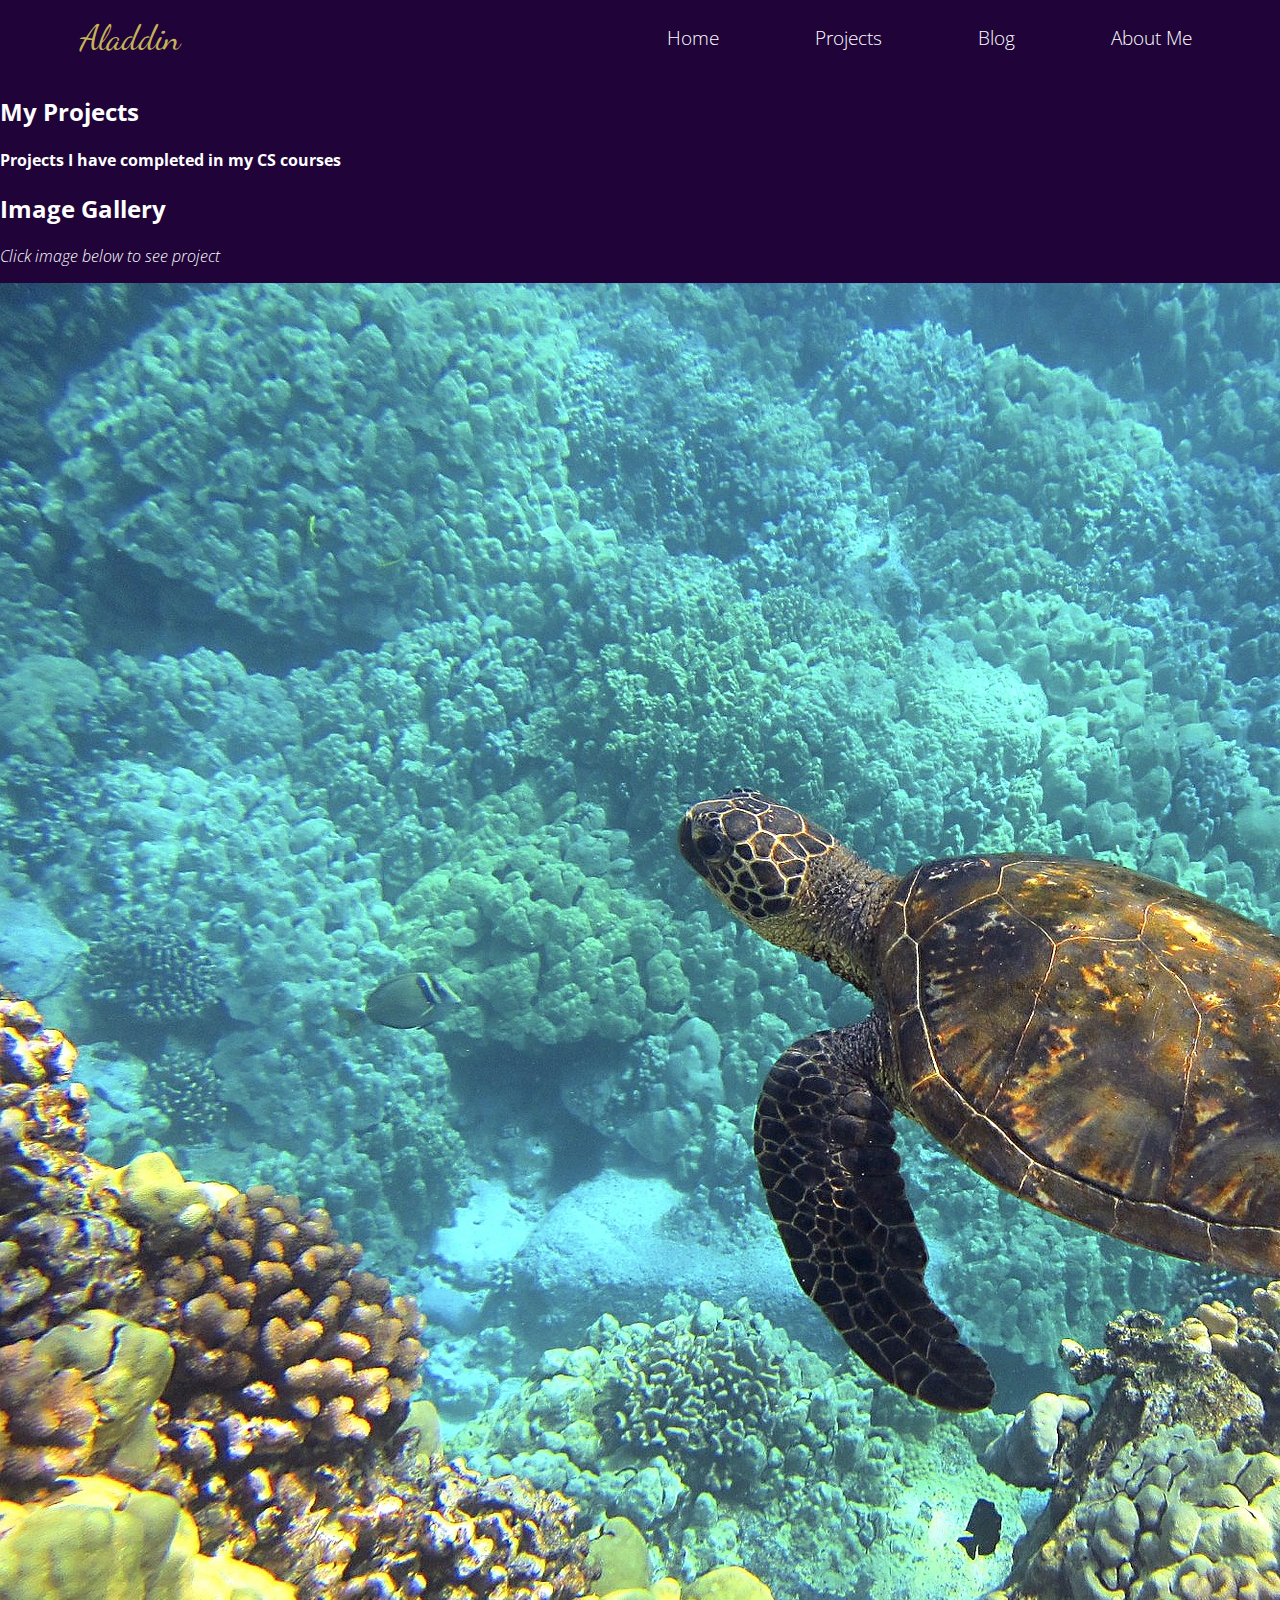
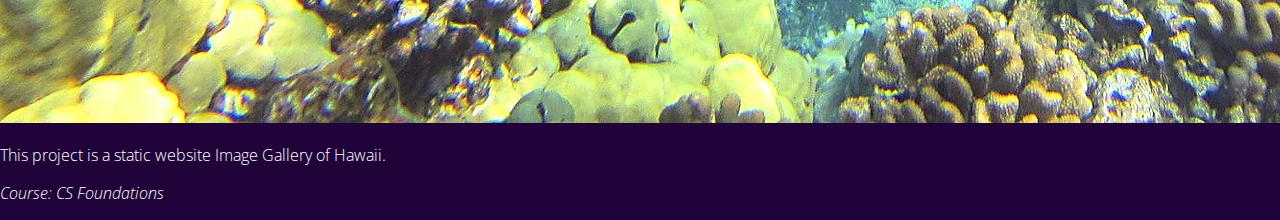
==== projects.html @ 0df18d7c "complete through 4.07" ====
<!DOCTYPE html>
<html lang="en">
<head>
    <meta charset="UTF-8">
    <meta name="viewport" content="width=device-width, initial-scale=1.0">
    <meta http-equiv="X-UA-Compatible" content="ie=edge">
    <link rel="stylesheet" href="style.css" type="text/css" />
    <link rel="stylesheet" href="nav.css" type="text/css" />
    <link rel="stylesheet" href="https://cdnjs.cloudflare.com/ajax/libs/font-awesome/6.2.0/css/all.min.css" integrity="sha512-xh6O/CkQoPOWDdYTDqeRdPCVd1SpvCA9XXcUnZS2FmJNp1coAFzvtCN9BmamE+4aHK8yyUHUSCcJHgXloTyT2A==" crossorigin="anonymous" referrerpolicy="no-referrer" />
    <title>Aladdin's Projects</title>
</head>
<body>
    <!-- Navigation Menu -->
    <nav class= "navbar">
        <!-- logo -->
        <div class="logo">Aladdin</div>
        <!-- hamburger toggle -->
        <a href= "#" class= "toggle-button">
            <span class="bar"></span>
            <span class="bar"></span>
            <span class="bar"></span>
        </a>
        <!-- page navigation links -->
        <div class= "navbar-links">
            <ul>
                <li><a href= "index.html">Home</a></li>
                <li><a href= "projects.html">Projects</a></li>
                <li><a href= "blog.html">Blog</a></li>
                <li><a href= "aboutMe.html">About Me</a></li>
            </ul>  <!-- close ul list -->
        </div>  <!-- close navbar links class -->
    </nav>  <!-- close navbar class-->
    
     <!-- Project Header -->
     <header class ="projectsHeader">
         <h2>My Projects</h2>
         <h4>Projects I have completed in my CS courses</h4>
     </header>
     
      <!-- Project Cards -->
      <section class="projectGallery">
          
          <div class="projectCard">
              <h2>Image Gallery</h2>
              <p><em>Click image below to see project</em></p>
              <a href="https://csf2223.github.io/imagegallery-EspinosaManny/"><img src="assets/sea-turtle-547162_1920.jpg"></img></a>
              <p>This project is a static website Image Gallery of Hawaii.</p>
              <p><em>Course: CS Foundations</em></p>
              <div class="projectIcons">
                  <div class="sourceCode">
                      <a href="#"><i class="fa-solid fa-file"></i></a>
                  </div>
                   <div class="gitHubRepo">
                      <a href="https://github.com/CSF2223/imagegallery-EspinosaManny"><i class="fa-brands fa-github"></i></a>
                  </div>
              </div>
              
          </div>
          
      </section>
    
    
    
    
    <script type="text/javascript" src="script.js"></script>
</body>
</html>
---- style.css ----
/*
Color Palette
background color: #200439
primary: #512C73
secondary: #361356
tertiary: #6F4D8F
accent: #9277AC
vegasGold: #c5b358
white: #fff
black: #000  
*/

html {
    /*if we add any padding or border onto an element it does not affect the width of the element*/
    box-sizing: border-box;
}   

body {
    margin: 0;
    padding: 0;
    font-family: 'Open Sans' , sans-serif;
    font-weight: 300;
    background-color: #200439;
    color: #fff;
}

.hero {
    display: flex;
    flex-direction: column;
    justify-content: space-evenly;
    align-items: center;
}

.heroImage {
    padding: 2rem;
    
}

.heroImage img {
    border-radius: 6rem;
    box-shadow: 10px 10px #000;
    width: 100%;
    height: auto;
}

.heroText {
    font-size: 0.7rem;
    padding-bottom: 2rem;
    text-align: center;
    letter-spacing: 5px;
}

.heroName {
    color: #c5b358;
    font-size: 2.5rem;
    text-transform: uppercase;
}

.heroTextTop {
    padding: 1rem;
}

.heroTextBottom {
    padding: 1rem;
}

.heroButton {
    padding: 2rem;
}

.button {
    background-color: #fff;
    padding: 1rem;
    border: 1px solid #9277AC;
    border-radius: 25px;
    font-size: 0.9rem;
    font-weight: 700;
    color: #200439;
    text-decoration: none;
    box-shadow: 8px 8px 4px #000;
}

.button:hover {
    background-color: #361356;
    color: #c5b358;
    transform: scale(1.5);
    /*(150% zoom - Note: if the zoom is too large, it will go outside of the viewport) */
}

@media (min-width: 800px) {
    .hero{
        flex-direction: row;
        justify-content: space-evenly;
        align-items: center;
        height: 90vh;
    }
    
    .heroText {
        font-size: 1rem;
    }
    
    .heroName {
        font-size: 3.5rem;
    }
    
    .button {
        font-size: 1.1rem;
    }
}
---- nav.css ----
/*
Color Palette
background color: #200439
primary: #512C73
secondary: #361356
tertiary: #6F4D8F
accent: #9277AC
vegasGold: #c5b358
white: #fff
black: #000  
*/

@import url('https://fonts.googleapis.com/css2?family=Dancing+Script:wght@400;700&display=swap');
@import url('https://fonts.googleapis.com/css2?family=Open+Sans:wght@300;400;600;700&display=swap');

.navbar {
    display: flex;
    justify-content: space-between;
    align-items: center;
    padding: 0 2.5rem;
}

.logo {
    font-size: 2.2rem;
    margin: 0.75rem 2.5rem;
    color: #c5b358;
    font-family: 'Dancing Script', cursive;
}

.navbar-links ul {
    margin: 0;
    padding: 0;
    display: flex;
}

.navbar-links li {
    list-style: none;
    padding: 1rem;
    font-size: 1.2rem;
}

.navbar-links li a {
    text-decoration: none;
    color: #fff;
    padding: 0.5rem 2rem;
    display: block;
}

.navbar-links li:hover {
    background-color: #361356;
}

.toggle-button {
    position: absolute;
    top: 1.5rem;
    right: 1.5rem;
    display: none;
    flex-direction: column;
    justify-content: space-between;
    width: 30px;
    height: 20px;
}

.toggle-button .bar {
    height: 3px;
    width: 100%;
    background-color: #fff;
    border-radius: 10px;
}


@media (max-width: 800px) {
    .toggle-button {
        display: flex;
    }
    
    .navbar-links {
        display: none;
        width: 100%;
    }
    
    .navbar {
        flex-direction: column;
        align-items: flex-start;
    }
    
    .navbar-links ul {
        width: 100%;
        flex-direction: column;
    }
    
    .navbar-links li {
        text-align: center;
    }
    
    .navbar-links.active {
        display: flex;
    }
}
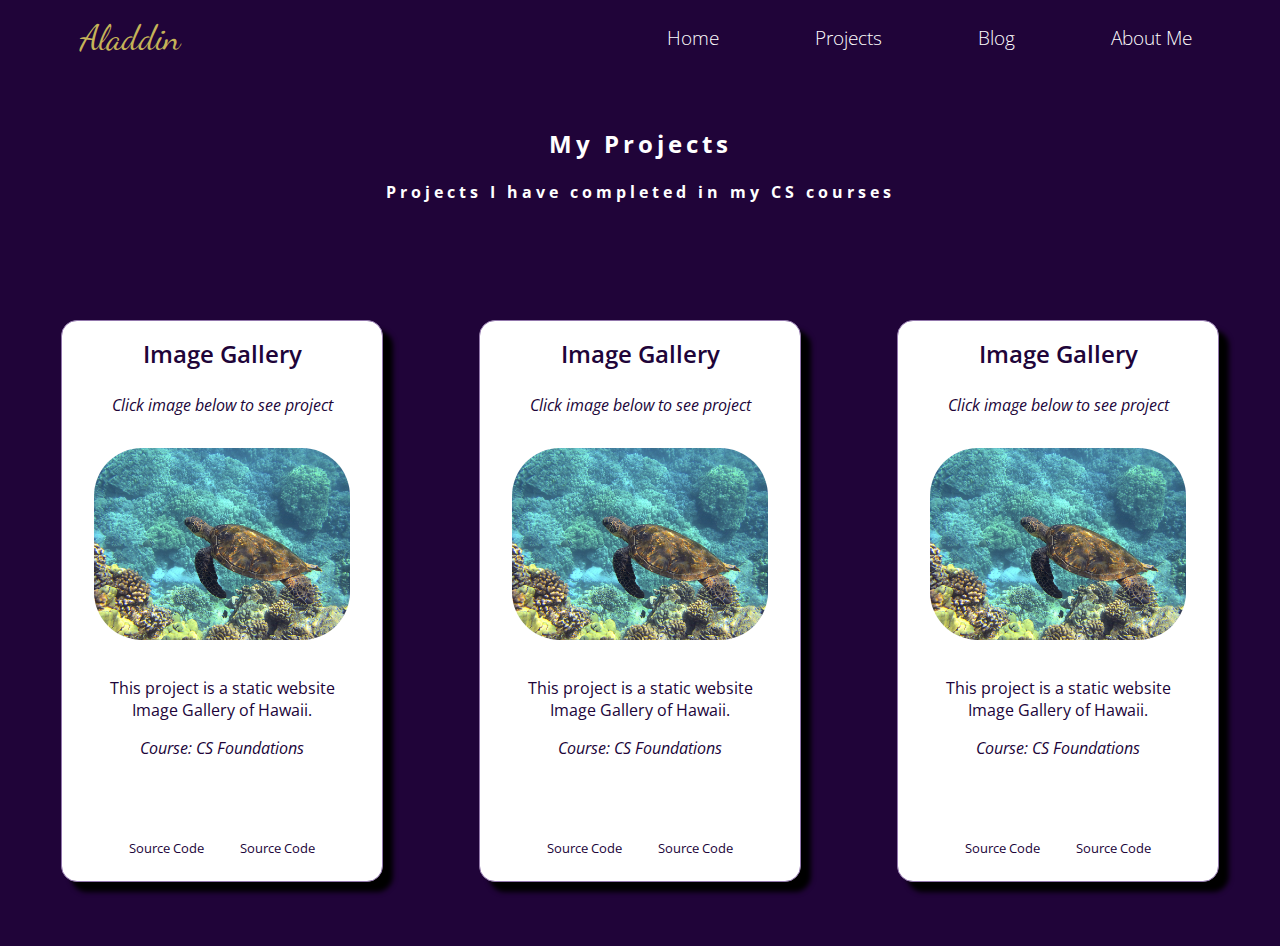
==== commit 13ae06a0: "complete through 4.08" ====
--- a/projects.html
+++ b/projects.html
@@ -37,6 +37,7 @@
          <h4>Projects I have completed in my CS courses</h4>
      </header>
      
+     
       <!-- Project Cards -->
       <section class="projectGallery">
           
@@ -48,14 +49,51 @@
               <p><em>Course: CS Foundations</em></p>
               <div class="projectIcons">
                   <div class="sourceCode">
-                      <a href="#"><i class="fa-solid fa-file"></i></a>
+                      <a href="assets/ImageGalleryCode.pdf"><i class="fa-solid fa-file"></i></a>
+                       <p>Source Code</p>
                   </div>
                    <div class="gitHubRepo">
                       <a href="https://github.com/CSF2223/imagegallery-EspinosaManny"><i class="fa-brands fa-github"></i></a>
+                       <p>Source Code</p>
                   </div>
               </div>
-              
-          </div>
+          </div>  <!-- Close Project Cards 1 -->
+          
+           <div class="projectCard">
+              <h2>Image Gallery</h2>
+              <p><em>Click image below to see project</em></p>
+              <a href="https://csf2223.github.io/imagegallery-EspinosaManny/"><img src="assets/sea-turtle-547162_1920.jpg"></img></a>
+              <p>This project is a static website Image Gallery of Hawaii.</p>
+              <p><em>Course: CS Foundations</em></p>
+              <div class="projectIcons">
+                  <div class="sourceCode">
+                      <a href="assets/ImageGalleryCode.pdf"><i class="fa-solid fa-file"></i></a>
+                       <p>Source Code</p>
+                  </div>
+                   <div class="gitHubRepo">
+                      <a href="https://github.com/CSF2223/imagegallery-EspinosaManny"><i class="fa-brands fa-github"></i></a>
+                       <p>Source Code</p>
+                  </div>
+              </div>
+          </div>  <!-- Close Project Cards 2 -->
+          
+           <div class="projectCard">
+              <h2>Image Gallery</h2>
+              <p><em>Click image below to see project</em></p>
+              <a href="https://csf2223.github.io/imagegallery-EspinosaManny/"><img src="assets/sea-turtle-547162_1920.jpg"></img></a>
+              <p>This project is a static website Image Gallery of Hawaii.</p>
+              <p><em>Course: CS Foundations</em></p>
+              <div class="projectIcons">
+                  <div class="sourceCode">
+                      <a href="assets/ImageGalleryCode.pdf"><i class="fa-solid fa-file"></i></a>
+                       <p>Source Code</p>
+                  </div>
+                   <div class="gitHubRepo">
+                      <a href="https://github.com/CSF2223/imagegallery-EspinosaManny"><i class="fa-brands fa-github"></i></a>
+                       <p>Source Code</p>
+                  </div>
+              </div>
+          </div>  <!-- Close Project Cards 3 -->
           
       </section>
     
--- a/style.css
+++ b/style.css
@@ -87,6 +87,64 @@
     /*(150% zoom - Note: if the zoom is too large, it will go outside of the viewport) */
 }
 
+.projectsHeader {
+    margin: 1.5rem 3rem;
+    text-align: center;
+    padding: 0.5rem;
+    letter-spacing: 4px;
+}
+
+.projectCard {
+    background-color: #fff;
+    color: #200439;
+    margin: 4rem 3rem;
+    padding: 0.5rem 2rem;
+    text-align: center;
+    border: 1px solid #9277AC;
+    border-radius: 1rem;
+    box-shadow: 10px 10px 5px #000;
+}
+
+.projectCard img {
+    width: 100%;
+    height: auto;
+    border-radius: 3rem;
+    margin: 1rem 0;
+}
+
+.projectCard h2 {
+    margin: 0.5rem 1rem 1.5rem 1rem;
+    font-weight: 600;
+}
+.projectCard p {
+    font-size: 1rem;
+    font-weight: 400;
+}
+
+.projectIcons {
+    display: flex;
+    justify-content: space-evenly;
+    font-size: 1.2rem;
+    margin-top: 2rem;
+}
+
+.projectIcons p {
+    margin: 0 0 1rem 0;
+    font-size: 0.8rem;
+}
+
+.fa-github {
+    font-size: 2.2rem;
+    padding: 1.5rem;
+}
+
+.fa-file {
+    font-size: 2.2rem;
+    padding: 1.5rem;
+}
+
+
+
 @media (min-width: 800px) {
     .hero{
         flex-direction: row;
@@ -106,4 +164,15 @@
     .button {
         font-size: 1.1rem;
     }
+    
+    .projectGallery {
+        display: flex;
+        flex-direction: row;
+        justify-content: center;
+        flex-wrap: wrap;
+    }
+    
+    .projectCard {
+        max-width: 20%;
+    }
 }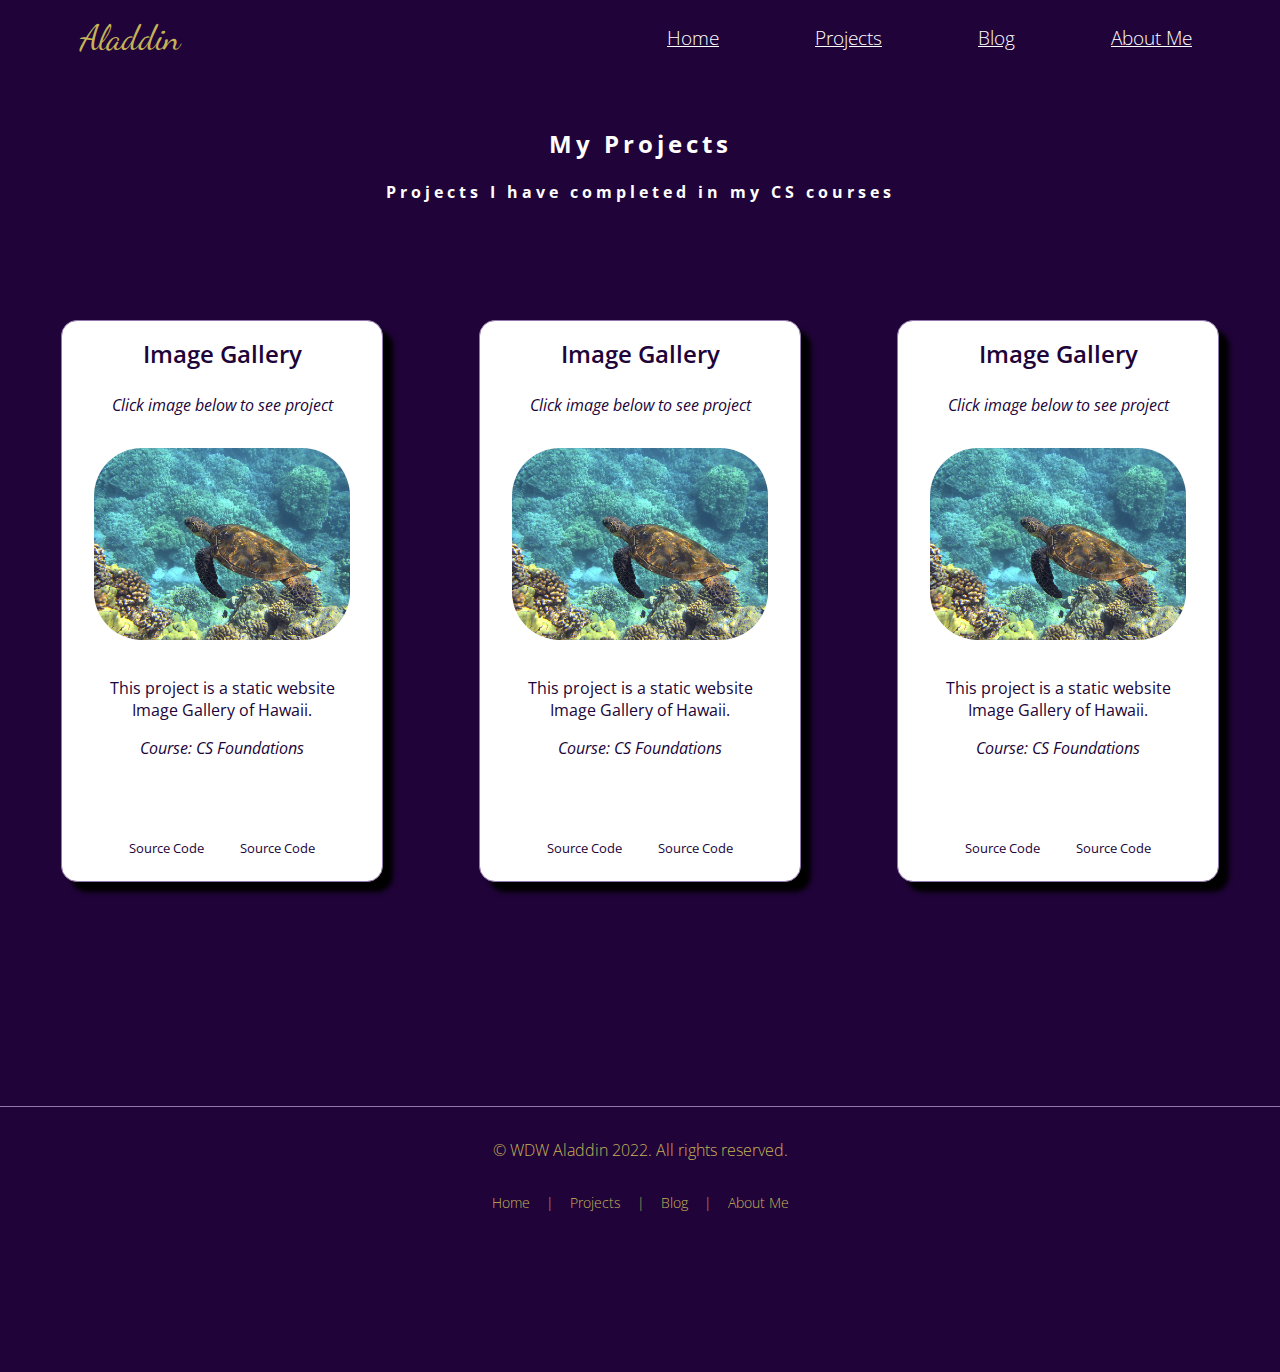
==== commit 6a521f90: "complete through 4.09 & 4.10, submit for grading" ====
--- a/projects.html
+++ b/projects.html
@@ -95,8 +95,20 @@
               </div>
           </div>  <!-- Close Project Cards 3 -->
           
-      </section>
+      </section> <!-- Close projectGallery Class -->
     
+    <footer>
+         <p class="copyright">&copy; WDW Aladdin 2022. All rights reserved.</p>
+         <ul class="bottomNav">
+                          <li><a href="index.html">Home</a></li>
+             <li class="divider">|</li>
+                          <li><a href="projects.html">Projects</a></li>
+             <li class="divider">|</li>
+                          <li><a href="blog.html">Blog</a></li>
+             <li class="divider">|</li>
+                          <li><a href="aboutMe.html">About Me</a></li>
+         </u>
+     </footer>
     
     
     
--- a/style.css
+++ b/style.css
@@ -143,6 +143,29 @@
     padding: 1.5rem;
 }
 
+footer {
+    text-align: center;
+    color: #c5b358;
+    margin: 10rem 0;
+    border-top: 1px solid #9277AC;
+}
+
+.copyright {
+    margin: 1rem;
+    padding: 1rem;
+    font-size: 1rem;
+    color: #c5b358;
+    display: block;
+}
+
+.filler {
+    display: flex;
+    flex-direction: column;
+    justify-content: center;
+    align-items: center;
+    margin: 0;
+    height: 90vh;
+}
 
 
 @media (min-width: 800px) {
@@ -150,7 +173,7 @@
         flex-direction: row;
         justify-content: space-evenly;
         align-items: center;
-        height: 90vh;
+        height: 80vh;
     }
     
     .heroText {
--- a/nav.css
+++ b/nav.css
@@ -1,17 +1,8 @@
-/*
-Color Palette
-background color: #200439
-primary: #512C73
-secondary: #361356
-tertiary: #6F4D8F
-accent: #9277AC
-vegasGold: #c5b358
-white: #fff
-black: #000  
-*/
+@import url('https://fonts.googleapis.com/css2?family=Dancing+Script&display=swap');
+@import url('https://fonts.googleapis.com/css2?family=Dancing+Script&family=Open+Sans:wght@300;400;600;700&display=swap');
 
-@import url('https://fonts.googleapis.com/css2?family=Dancing+Script:wght@400;700&display=swap');
-@import url('https://fonts.googleapis.com/css2?family=Open+Sans:wght@300;400;600;700&display=swap');
+
+
 
 .navbar {
     display: flex;
@@ -27,12 +18,12 @@
     font-family: 'Dancing Script', cursive;
 }
 
+
 .navbar-links ul {
     margin: 0;
     padding: 0;
     display: flex;
 }
-
 .navbar-links li {
     list-style: none;
     padding: 1rem;
@@ -40,7 +31,6 @@
 }
 
 .navbar-links li a {
-    text-decoration: none;
     color: #fff;
     padding: 0.5rem 2rem;
     display: block;
@@ -50,15 +40,16 @@
     background-color: #361356;
 }
 
+
 .toggle-button {
-    position: absolute;
-    top: 1.5rem;
-    right: 1.5rem;
-    display: none;
-    flex-direction: column;
-    justify-content: space-between;
-    width: 30px;
-    height: 20px;
+position: absolute;
+top: 1.5rem;
+right: 1.5rem;
+display: none;
+flex-direction: column;
+justify-content: space-between; 
+width: 30px;
+height: 20px;
 }
 
 .toggle-button .bar {
@@ -69,31 +60,51 @@
 }
 
 
+
+.bottomNav {
+    margin: 0;
+    padding: 0;
+    display: flex;
+    justify-content: center;
+    align-items: center;
+}
+
+.bottomNav li {
+    list-style: none;
+    font-size: 0.9rem;
+    padding: 0 0.5rem;
+}
+
+.bottomNav li a {
+    text-decoration: none;
+    color: #c5b358;
+    display: block;
+}
+
+
 @media (max-width: 800px) {
     .toggle-button {
         display: flex;
     }
     
+    
     .navbar-links {
         display: none;
-        width: 100%;
+        width: 100%
     }
-    
-    .navbar {
-        flex-direction: column;
-        align-items: flex-start;
-    }
-    
-    .navbar-links ul {
+.navbar-links ul {
         width: 100%;
         flex-direction: column;
     }
+    
     
     .navbar-links li {
         text-align: center;
     }
     
+    
     .navbar-links.active {
         display: flex;
     }
-}+}
+
